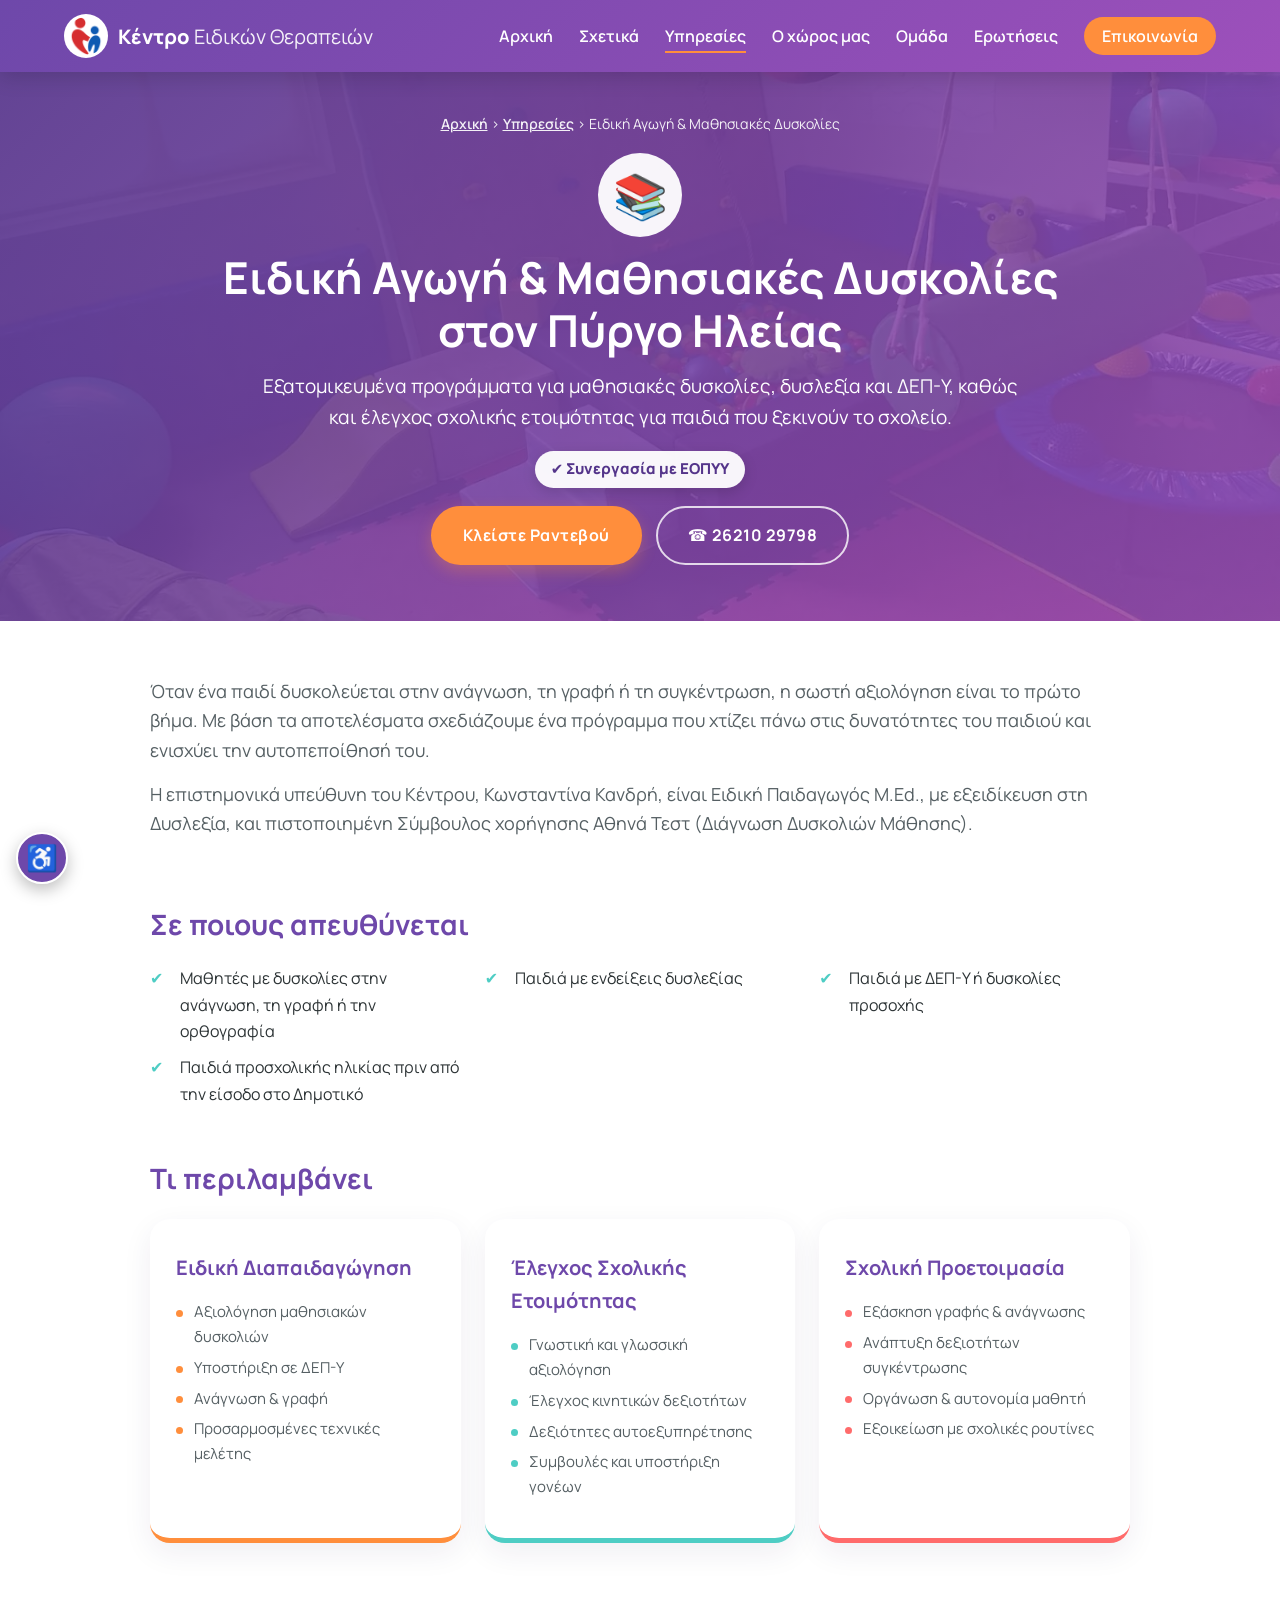
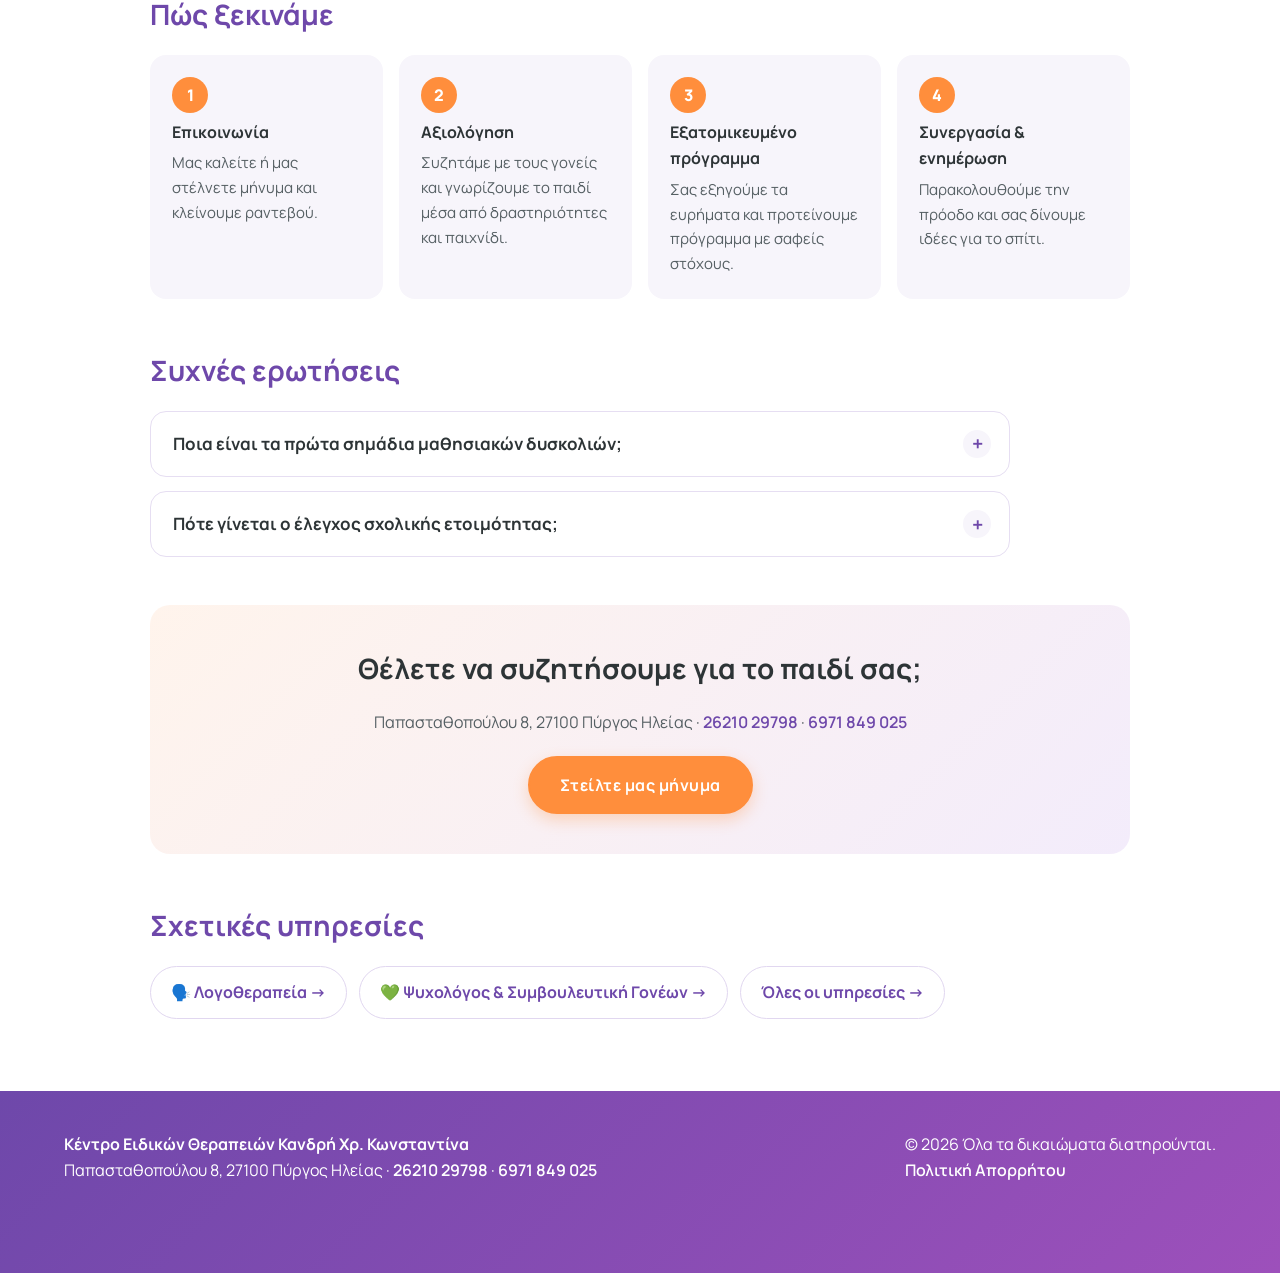
==== eidiki-agogi/index.html @ 1c4089f7 "Add five service pages for local search, link them from the homepage - /logotherapeia/, /ergotherape" ====
<!DOCTYPE html>
<html lang="el">
<head>
  <!-- Παράγεται από το tools/build_services.py. Για αλλαγές επεξεργαστείτε το tools/services_content.py. -->
  <meta charset="UTF-8">
  <meta name="viewport" content="width=device-width, initial-scale=1">
  <title>Ειδική Αγωγή &amp; Μαθησιακές Δυσκολίες στον Πύργο Ηλείας | Κέντρο Ειδικών Θεραπειών Κανδρή</title>
  <meta name="description" content="Ειδική διαπαιδαγώγηση στον Πύργο Ηλείας: αξιολόγηση μαθησιακών δυσκολιών και δυσλεξίας, υποστήριξη σε ΔΕΠ-Υ, έλεγχος σχολικής ετοιμότητας και σχολική προετοιμασία.">
  <meta name="theme-color" content="#6e48aa">
  <link rel="canonical" href="https://logotherapeia-pyrgos.gr/eidiki-agogi/">
  <meta property="og:type" content="website">
  <meta property="og:locale" content="el_GR">
  <meta property="og:site_name" content="Κέντρο Ειδικών Θεραπειών Κανδρή Χρ. Κωνσταντίνα">
  <meta property="og:url" content="https://logotherapeia-pyrgos.gr/eidiki-agogi/">
  <meta property="og:title" content="Ειδική Αγωγή &amp; Μαθησιακές Δυσκολίες στον Πύργο Ηλείας">
  <meta property="og:description" content="Ειδική διαπαιδαγώγηση στον Πύργο Ηλείας: αξιολόγηση μαθησιακών δυσκολιών και δυσλεξίας, υποστήριξη σε ΔΕΠ-Υ, έλεγχος σχολικής ετοιμότητας και σχολική προετοιμασία.">
  <meta property="og:image" content="https://logotherapeia-pyrgos.gr/assets/og-image.jpg">
  <meta property="og:image:width" content="1200">
  <meta property="og:image:height" content="630">
  <meta name="twitter:card" content="summary_large_image">
  <link rel="icon" href="/assets/favicon.ico" sizes="any">
  <link rel="apple-touch-icon" href="/assets/apple-touch-icon.png">
  <link rel="preconnect" href="https://fonts.googleapis.com">
  <link rel="preconnect" href="https://fonts.gstatic.com" crossorigin>
  <link rel="stylesheet" href="https://fonts.googleapis.com/css2?family=Manrope:wght@400;500;600;700;800&display=swap">
  <link rel="stylesheet" href="/css/style.css">
  <link rel="stylesheet" href="/css/accessibility.css">
  <script type="application/ld+json">
[
  {
    "@context": "https://schema.org",
    "@type": "BreadcrumbList",
    "itemListElement": [
      {
        "@type": "ListItem",
        "position": 1,
        "name": "Αρχική",
        "item": "https://logotherapeia-pyrgos.gr/"
      },
      {
        "@type": "ListItem",
        "position": 2,
        "name": "Ειδική Αγωγή & Μαθησιακές Δυσκολίες",
        "item": "https://logotherapeia-pyrgos.gr/eidiki-agogi/"
      }
    ]
  },
  {
    "@context": "https://schema.org",
    "@type": "MedicalTherapy",
    "name": "Ειδική Αγωγή & Μαθησιακές Δυσκολίες στον Πύργο Ηλείας",
    "description": "Ειδική διαπαιδαγώγηση στον Πύργο Ηλείας: αξιολόγηση μαθησιακών δυσκολιών και δυσλεξίας, υποστήριξη σε ΔΕΠ-Υ, έλεγχος σχολικής ετοιμότητας και σχολική προετοιμασία.",
    "url": "https://logotherapeia-pyrgos.gr/eidiki-agogi/",
    "provider": {
      "@type": "MedicalClinic",
      "name": "Κέντρο Ειδικών Θεραπειών Κανδρή Χρ. Κωνσταντίνα",
      "url": "https://logotherapeia-pyrgos.gr/",
      "telephone": "+302621029798",
      "address": {
        "@type": "PostalAddress",
        "streetAddress": "Παπασταθοπούλου 8",
        "addressLocality": "Πύργος",
        "addressRegion": "Ηλεία",
        "postalCode": "27100",
        "addressCountry": "GR"
      }
    }
  },
  {
    "@context": "https://schema.org",
    "@type": "FAQPage",
    "mainEntity": [
      {
        "@type": "Question",
        "name": "Ποια είναι τα πρώτα σημάδια μαθησιακών δυσκολιών;",
        "acceptedAnswer": {
          "@type": "Answer",
          "text": "Ενδεικτικά: αργή ή κουραστική ανάγνωση, συχνά ορθογραφικά λάθη, μπέρδεμα γραμμάτων, δυσκολία στην οργάνωση και τη συγκέντρωση, αποφυγή του διαβάσματος. Αν τα παρατηρείτε, μια αξιολόγηση θα δείξει τι χρειάζεται το παιδί."
        }
      },
      {
        "@type": "Question",
        "name": "Πότε γίνεται ο έλεγχος σχολικής ετοιμότητας;",
        "acceptedAnswer": {
          "@type": "Answer",
          "text": "Συνήθως πριν από την εγγραφή στην Α' Δημοτικού, ώστε να υπάρχει χρόνος να ενισχυθούν οι δεξιότητες που χρειάζονται για ένα ομαλό ξεκίνημα στο σχολείο."
        }
      }
    ]
  }
]
  </script>
</head>
<body>
  <a class="skip-link" href="#main">Μετάβαση στο περιεχόμενο</a>
  <header id="header" class="site-header scrolled">
    <div class="container header-content">
      <a href="/" class="logo">
        <img src="/assets/logo-160.png" alt="" width="44" height="44">
        <span class="logo-text">Κέντρο <span class="logo-highlight">Ειδικών Θεραπειών</span></span>
      </a>
      <button class="mobile-menu-btn" id="mobile-btn" aria-controls="nav-list" aria-expanded="false" aria-label="Μενού">
        <span></span><span></span><span></span>
      </button>
      <nav aria-label="Κύριο μενού">
        <ul id="nav-list">
          <li><a href="/">Αρχική</a></li>
          <li><a href="/#about">Σχετικά</a></li>
          <li><a href="/#services" class="active">Υπηρεσίες</a></li>
          <li><a href="/#space">Ο χώρος μας</a></li>
          <li><a href="/#team">Ομάδα</a></li>
          <li><a href="/#faq">Ερωτήσεις</a></li>
          <li><a href="/#contact" class="nav-cta">Επικοινωνία</a></li>
        </ul>
      </nav>
    </div>
  </header>

  <main id="main">
    <section class="svc-hero">
      <div class="container">
        <nav class="breadcrumbs" aria-label="Διαδρομή"><a href="/">Αρχική</a> › <a href="/#services">Υπηρεσίες</a> › <span aria-current="page">Ειδική Αγωγή &amp; Μαθησιακές Δυσκολίες</span></nav>
        <div class="svc-hero-icon" aria-hidden="true">📚</div>
        <h1>Ειδική Αγωγή &amp; Μαθησιακές Δυσκολίες στον Πύργο Ηλείας</h1>
        <p class="svc-lead">Εξατομικευμένα προγράμματα για μαθησιακές δυσκολίες, δυσλεξία και ΔΕΠ-Υ, καθώς και έλεγχος σχολικής ετοιμότητας για παιδιά που ξεκινούν το σχολείο.</p>
        <p class="hero-badge">✔ Συνεργασία με ΕΟΠΥΥ</p>
        <div class="hero-actions">
          <a href="/#contact" class="btn">Κλείστε Ραντεβού</a>
          <a href="tel:+302621029798" class="btn btn-ghost">☎️ 26210 29798</a>
        </div>
      </div>
    </section>

    <div class="container svc-body">
      <section class="svc-section svc-intro">
        <p>Όταν ένα παιδί δυσκολεύεται στην ανάγνωση, τη γραφή ή τη συγκέντρωση, η σωστή αξιολόγηση είναι το πρώτο βήμα. Με βάση τα αποτελέσματα σχεδιάζουμε ένα πρόγραμμα που χτίζει πάνω στις δυνατότητες του παιδιού και ενισχύει την αυτοπεποίθησή του.</p>
        <p>Η επιστημονικά υπεύθυνη του Κέντρου, Κωνσταντίνα Κανδρή, είναι Ειδική Παιδαγωγός M.Ed., με εξειδίκευση στη Δυσλεξία, και πιστοποιημένη Σύμβουλος χορήγησης Αθηνά Τεστ (Διάγνωση Δυσκολιών Μάθησης).</p>
      </section>

      <section class="svc-section">
        <h2>Σε ποιους απευθύνεται</h2>
        <ul class="svc-check">
          <li>Μαθητές με δυσκολίες στην ανάγνωση, τη γραφή ή την ορθογραφία</li>
          <li>Παιδιά με ενδείξεις δυσλεξίας</li>
          <li>Παιδιά με ΔΕΠ-Υ ή δυσκολίες προσοχής</li>
          <li>Παιδιά προσχολικής ηλικίας πριν από την είσοδο στο Δημοτικό</li>
        </ul>
      </section>

      <section class="svc-section">
        <h2>Τι περιλαμβάνει</h2>
        <div class="services-grid">
          <article class="service-card">
            <h3>Ειδική Διαπαιδαγώγηση</h3>
            <ul>
              <li>Αξιολόγηση μαθησιακών δυσκολιών</li>
              <li>Υποστήριξη σε ΔΕΠ-Υ</li>
              <li>Ανάγνωση &amp; γραφή</li>
              <li>Προσαρμοσμένες τεχνικές μελέτης</li>
            </ul>
          </article>
          <article class="service-card">
            <h3>Έλεγχος Σχολικής Ετοιμότητας</h3>
            <ul>
              <li>Γνωστική και γλωσσική αξιολόγηση</li>
              <li>Έλεγχος κινητικών δεξιοτήτων</li>
              <li>Δεξιότητες αυτοεξυπηρέτησης</li>
              <li>Συμβουλές και υποστήριξη γονέων</li>
            </ul>
          </article>
          <article class="service-card">
            <h3>Σχολική Προετοιμασία</h3>
            <ul>
              <li>Εξάσκηση γραφής &amp; ανάγνωσης</li>
              <li>Ανάπτυξη δεξιοτήτων συγκέντρωσης</li>
              <li>Οργάνωση &amp; αυτονομία μαθητή</li>
              <li>Εξοικείωση με σχολικές ρουτίνες</li>
            </ul>
          </article>
        </div>
      </section>

      <section class="svc-section">
        <h2>Πώς ξεκινάμε</h2>
        <ol class="svc-steps">
          <li><strong>Επικοινωνία</strong><span>Μας καλείτε ή μας στέλνετε μήνυμα και κλείνουμε ραντεβού.</span></li>
          <li><strong>Αξιολόγηση</strong><span>Συζητάμε με τους γονείς και γνωρίζουμε το παιδί μέσα από δραστηριότητες και παιχνίδι.</span></li>
          <li><strong>Εξατομικευμένο πρόγραμμα</strong><span>Σας εξηγούμε τα ευρήματα και προτείνουμε πρόγραμμα με σαφείς στόχους.</span></li>
          <li><strong>Συνεργασία & ενημέρωση</strong><span>Παρακολουθούμε την πρόοδο και σας δίνουμε ιδέες για το σπίτι.</span></li>
        </ol>
      </section>

      <section class="svc-section">
        <h2>Συχνές ερωτήσεις</h2>
        <div class="faq-list svc-faq">
          <details class="faq-item">
            <summary>Ποια είναι τα πρώτα σημάδια μαθησιακών δυσκολιών;</summary>
            <div class="faq-answer"><p>Ενδεικτικά: αργή ή κουραστική ανάγνωση, συχνά ορθογραφικά λάθη, μπέρδεμα γραμμάτων, δυσκολία στην οργάνωση και τη συγκέντρωση, αποφυγή του διαβάσματος. Αν τα παρατηρείτε, μια αξιολόγηση θα δείξει τι χρειάζεται το παιδί.</p></div>
          </details>
          <details class="faq-item">
            <summary>Πότε γίνεται ο έλεγχος σχολικής ετοιμότητας;</summary>
            <div class="faq-answer"><p>Συνήθως πριν από την εγγραφή στην Α&#x27; Δημοτικού, ώστε να υπάρχει χρόνος να ενισχυθούν οι δεξιότητες που χρειάζονται για ένα ομαλό ξεκίνημα στο σχολείο.</p></div>
          </details>
        </div>
      </section>

      <section class="svc-section svc-cta">
        <h2>Θέλετε να συζητήσουμε για το παιδί σας;</h2>
        <p>Παπασταθοπούλου 8, 27100 Πύργος Ηλείας · <a href="tel:+302621029798">26210 29798</a> · <a href="tel:+306971849025">6971 849 025</a></p>
        <a href="/#contact" class="btn">Στείλτε μας μήνυμα</a>
      </section>

      <section class="svc-section">
        <h2>Σχετικές υπηρεσίες</h2>
        <div class="svc-related">
          <a class="svc-related-card" href="/logotherapeia/"><span aria-hidden="true">🗣️</span> Λογοθεραπεία →</a>
          <a class="svc-related-card" href="/psychologos/"><span aria-hidden="true">💚</span> Ψυχολόγος &amp; Συμβουλευτική Γονέων →</a>
          <a class="svc-related-card" href="/#services">Όλες οι υπηρεσίες →</a>
        </div>
      </section>
    </div>
  </main>

  <footer>
    <div class="container footer-content">
      <p><strong>Κέντρο Ειδικών Θεραπειών Κανδρή Χρ. Κωνσταντίνα</strong><br>Παπασταθοπούλου 8, 27100 Πύργος Ηλείας · <a href="tel:+302621029798">26210 29798</a> · <a href="tel:+306971849025">6971 849 025</a></p>
      <p>© <span id="year">2026</span> Όλα τα δικαιώματα διατηρούνται.<br>
        <a href="/privacy.html">Πολιτική Απορρήτου</a>
        <button type="button" id="cookie-settings" class="link-btn">· Ρυθμίσεις cookies</button>
      </p>
    </div>
  </footer>

  <div id="cookie-banner" class="cookie-banner" role="dialog" aria-live="polite" aria-label="Cookies" hidden>
    <p>Χρησιμοποιούμε cookies του Google Analytics για να μετράμε ανώνυμα την επισκεψιμότητα, μόνο αν το αποδεχτείτε. <a href="/privacy.html">Περισσότερα</a></p>
    <div class="cookie-actions">
      <button type="button" class="btn btn-small btn-outline" data-consent="reject">Απόρριψη</button>
      <button type="button" class="btn btn-small" data-consent="accept">Αποδοχή</button>
    </div>
  </div>

  <a href="tel:+306971849025" class="call-fab" aria-label="Κλήση: 6971 849 025">☎️</a>

  <div id="a11y-toolbar" role="region" aria-label="Εργαλειοθήκη Προσβασιμότητας">
    <button id="a11y-toggle" aria-controls="a11y-panel" aria-expanded="false" title="Ρυθμίσεις προσβασιμότητας" aria-label="Ρυθμίσεις προσβασιμότητας">♿</button>
    <div id="a11y-panel" hidden>
      <ul>
        <li><button type="button" data-a11y="font-up" title="Μεγέθυνση γραμματοσειράς">A+</button></li>
        <li><button type="button" data-a11y="font-down" title="Σμίκρυνση γραμματοσειράς">A-</button></li>
        <li><button type="button" data-a11y="gray-mode" title="Γκρι κλίμακα">⚫ Γκρι</button></li>
        <li><button type="button" data-a11y="high-contrast" title="Υψηλή αντίθεση">🌗 Αντίθεση</button></li>
        <li><button type="button" data-a11y="invert-mode" title="Αντιστροφή χρωμάτων">🔃 Αντιστροφή</button></li>
        <li><button type="button" data-a11y="underline-links" title="Υπογράμμιση συνδέσμων">_Σύνδεσμοι_</button></li>
        <li><button type="button" data-a11y="legible-mode" title="Ευαναγνωσία κειμένου">🔡 Ευαναγνωσία</button></li>
        <li><button type="button" data-a11y="reset" title="Επαναφορά ρυθμίσεων">↺ Επαναφορά</button></li>
      </ul>
    </div>
  </div>

  <script src="/js/config.js"></script>
  <script src="/js/page.js" defer></script>
  <script src="/js/consent.js" defer></script>
  <script src="/js/accessibility.js" defer></script>
</body>
</html>
---- css/style.css ----
:root {
  --primary-color: #6e48aa;
  --primary-dark: #54348a;
  --secondary-color: #9d50bb;
  --accent1: #f7f5fb;
  --accent2: #ff8e3c;
  --accent3: #4ecdc4;
  --accent4: #ff6b6b;
  --accent5: #1a5fb4;
  --text: #2d3436;
  --light-text: #555f63;
  --white: #fff;
  --radius: 20px;
  --header-h: 72px;
  --shadow: 0 10px 30px rgba(45, 24, 80, 0.07);
}

* { margin: 0; padding: 0; box-sizing: border-box; }
html { scroll-behavior: smooth; scroll-padding-top: var(--header-h); }
@media (prefers-reduced-motion: reduce) { html { scroll-behavior: auto; } *, *::before, *::after { animation: none !important; transition: none !important; } }
body {
  font-family: 'Manrope', system-ui, -apple-system, 'Segoe UI', Roboto, sans-serif;
  color: var(--text); line-height: 1.65; background: var(--white);
}
img { max-width: 100%; display: block; }
a { color: inherit; text-decoration: none; }
p a, .contact-info a { color: var(--primary-color); font-weight: 600; }
p a:hover, .contact-info a:hover { text-decoration: underline; }
:focus-visible { outline: 3px solid var(--accent2); outline-offset: 2px; }
.container { width: 90%; max-width: 1200px; margin: 0 auto; }

.skip-link {
  position: absolute; left: 12px; top: -60px; z-index: 5000;
  background: var(--primary-color); color: var(--white); padding: 10px 16px; border-radius: 8px;
}
.skip-link:focus { top: 12px; }

/* HEADER */
.site-header {
  position: fixed; top: 0; width: 100%; z-index: 1000; height: var(--header-h);
  display: flex; align-items: center;
  background: linear-gradient(135deg, var(--primary-color), var(--secondary-color));
  transition: box-shadow .3s;
}
.site-header.scrolled { box-shadow: 0 5px 20px rgba(0, 0, 0, 0.15); }
.header-content { display: flex; align-items: center; justify-content: space-between; gap: 16px; }
.logo { display: flex; align-items: center; gap: 10px; color: var(--white); font-weight: 800; font-size: 20px; line-height: 1.15; }
.logo img { background: var(--white); border-radius: 50%; padding: 3px; width: 44px; height: 44px; }
.logo-highlight { font-weight: 400; opacity: .92; }
nav ul { display: flex; align-items: center; list-style: none; gap: 26px; }
nav a { color: var(--white); font-weight: 600; padding: 6px 0; position: relative; white-space: nowrap; }
nav a::after {
  content: ''; position: absolute; left: 0; bottom: 0; width: 0; height: 2px;
  background: var(--accent2); transition: width .3s;
}
nav a:hover::after, nav a.active::after { width: 100%; }
nav a.nav-cta { background: var(--accent2); padding: 8px 18px; border-radius: 50px; }
nav a.nav-cta::after { display: none; }
nav a.nav-cta:hover { background: var(--white); color: var(--primary-color); }
.mobile-menu-btn {
  display: none; width: 44px; height: 44px; border: 0; background: transparent; cursor: pointer;
  flex-direction: column; justify-content: center; align-items: center; gap: 5px;
}
.mobile-menu-btn span { display: block; width: 24px; height: 2px; background: var(--white); border-radius: 2px; transition: transform .3s, opacity .3s; }
.mobile-menu-btn[aria-expanded="true"] span:nth-child(1) { transform: translateY(7px) rotate(45deg); }
.mobile-menu-btn[aria-expanded="true"] span:nth-child(2) { opacity: 0; }
.mobile-menu-btn[aria-expanded="true"] span:nth-child(3) { transform: translateY(-7px) rotate(-45deg); }

/* HERO */
.hero {
  min-height: 100vh; min-height: 100svh; display: flex; align-items: center; position: relative;
  padding: calc(var(--header-h) + 40px) 0 60px;
  background: url('../assets/hero.webp') center/cover no-repeat;
  color: var(--white); overflow: hidden;
}
.hero::before {
  content: ''; position: absolute; inset: 0;
  background: linear-gradient(135deg, rgba(84, 52, 138, .9), rgba(157, 80, 187, .78));
}
.hero-content { position: relative; max-width: 860px; text-align: center; animation: fadeInUp 1s ease-out; }
@keyframes fadeInUp { from { opacity: 0; transform: translateY(40px); } to { opacity: 1; transform: none; } }
.hero-kicker { text-transform: uppercase; letter-spacing: .12em; font-weight: 700; font-size: 14px; opacity: .9; margin-bottom: 14px; }
.hero h1 { font-size: clamp(30px, 5.5vw, 54px); line-height: 1.15; margin-bottom: 18px; font-weight: 800; text-shadow: 2px 2px 8px rgba(0, 0, 0, .2); }
.hero h1 span { font-weight: 500; font-size: .7em; }
.hero .motto { font-size: clamp(20px, 3vw, 28px); color: #ffd3b0; margin-bottom: 10px; font-weight: 700; }
.hero-pillars { font-size: clamp(16px, 2.2vw, 20px); margin-bottom: 32px; }
.hero-actions { display: flex; flex-wrap: wrap; justify-content: center; gap: 14px; }

.btn {
  display: inline-block; padding: 14px 30px; border-radius: 50px; border: 2px solid var(--accent2);
  background: var(--accent2); color: var(--white); font: inherit; font-weight: 700; letter-spacing: .5px;
  cursor: pointer; transition: transform .3s, box-shadow .3s, background .3s, border-color .3s;
  box-shadow: 0 6px 15px rgba(255, 142, 60, .3);
}
.btn:hover { transform: translateY(-3px); background: var(--primary-color); border-color: var(--primary-color); box-shadow: 0 10px 20px rgba(110, 72, 170, .3); }
.btn-ghost { background: transparent; border-color: rgba(255, 255, 255, .8); box-shadow: none; }
.btn-ghost:hover { background: var(--white); color: var(--primary-color); border-color: var(--white); }

/* HIGHLIGHTS */
.highlights { position: relative; margin-top: -48px; z-index: 2; }
.highlights-grid {
  display: grid; grid-template-columns: repeat(4, 1fr); gap: 1px; overflow: hidden;
  background: #e9e3f3; border-radius: var(--radius); box-shadow: var(--shadow);
}
.highlights-grid div { background: var(--white); padding: 24px 16px; text-align: center; display: flex; flex-direction: column; }
.highlights-grid strong { font-size: 26px; color: var(--primary-color); line-height: 1.2; }
.highlights-grid span { color: var(--light-text); font-size: 15px; }

/* SECTIONS */
section { padding: 96px 0; }
.hero, .highlights { padding-bottom: 0; }
.hero { padding-bottom: 80px; }
.section-title { text-align: center; margin-bottom: 56px; }
.section-title h2 { display: inline-block; font-size: clamp(28px, 4vw, 36px); font-weight: 800; position: relative; }
.section-title h2::before {
  content: ''; position: absolute; top: -10px; left: -15px; z-index: -1;
  width: 40px; height: 40px; border-radius: 50%; background: #c8a4f4; opacity: .5;
}
.section-title h2::after {
  content: ''; position: absolute; bottom: -12px; left: 50%; transform: translateX(-50%);
  width: 100px; height: 4px; border-radius: 2px;
  background: linear-gradient(to right, var(--primary-color), var(--secondary-color));
}

/* ABOUT */
.about-content { display: grid; grid-template-columns: 1fr 1.3fr; gap: 56px; align-items: start; }
.about-text h3 { color: var(--primary-color); font-size: 22px; margin-bottom: 14px; }
.about-text p { margin-bottom: 15px; color: var(--light-text); line-height: 1.8; }
.about-photo img { border-radius: var(--radius); box-shadow: var(--shadow); width: 100%; aspect-ratio: 4 / 3; object-fit: cover; margin-top: 24px; }
.chips { list-style: none; display: flex; flex-wrap: wrap; gap: 8px; margin-top: 8px; }
.chips li { background: var(--accent1); color: var(--primary-dark); border: 1px solid #e1d7f0; padding: 4px 14px; border-radius: 50px; font-size: 14px; font-weight: 600; }

/* SERVICES */
.services { background: var(--accent1); }
.services-grid { display: grid; grid-template-columns: repeat(auto-fill, minmax(270px, 1fr)); gap: 24px; }
.service-card {
  background: var(--white); border-radius: var(--radius); padding: 32px 26px;
  box-shadow: var(--shadow); transition: transform .4s, box-shadow .4s;
  border-bottom: 5px solid var(--c, var(--accent2));
}
.service-card:hover { transform: translateY(-6px); box-shadow: 0 16px 36px rgba(45, 24, 80, .12); }
.service-card:nth-child(4n+1) { --c: var(--accent2); }
.service-card:nth-child(4n+2) { --c: var(--accent3); }
.service-card:nth-child(4n+3) { --c: var(--accent4); }
.service-card:nth-child(4n+4) { --c: var(--secondary-color); }
.service-icon {
  font-size: 30px; width: 64px; height: 64px; border-radius: 50%; margin-bottom: 18px;
  display: flex; align-items: center; justify-content: center;
  background: color-mix(in srgb, var(--c) 18%, white);
}
.service-card h3 { color: var(--primary-color); font-size: 20px; margin-bottom: 10px; }
.service-card p { color: var(--light-text); font-size: 15px; }
.service-card ul { list-style: none; margin-top: 16px; color: var(--light-text); font-size: 15px; }
.service-card li { position: relative; padding-left: 18px; margin-bottom: 6px; }
.service-card li::before { content: ''; position: absolute; left: 0; top: .65em; width: 7px; height: 7px; border-radius: 50%; background: var(--c); }

/* SPACE / GALLERY */
.gallery { display: grid; grid-template-columns: repeat(auto-fill, minmax(200px, 1fr)); gap: 14px; }
.gallery-item { display: block; overflow: hidden; border-radius: 14px; box-shadow: var(--shadow); }
.gallery-item img { width: 100%; aspect-ratio: 4 / 3; object-fit: cover; transition: transform .5s; }
.gallery-item:hover img { transform: scale(1.06); }
#lightbox { border: 0; padding: 0; background: transparent; max-width: 94vw; max-height: 92vh; margin: auto; overflow: visible; }
#lightbox::backdrop { background: rgba(20, 10, 35, .88); }
#lightbox img { max-width: 94vw; max-height: 86vh; border-radius: 12px; }
.lightbox-close, .lightbox-nav {
  position: fixed; border: 0; cursor: pointer; color: var(--white); background: rgba(255, 255, 255, .15);
  width: 48px; height: 48px; border-radius: 50%; font-size: 30px; line-height: 1;
}
.lightbox-close { top: 16px; right: 16px; }
.lightbox-nav { top: 50%; transform: translateY(-50%); }
.lightbox-prev { left: 16px; }
.lightbox-next { right: 16px; }
.lightbox-close:hover, .lightbox-nav:hover { background: var(--accent2); }

/* TEAM */
.team { background: var(--accent1); }
.team-grid { display: grid; grid-template-columns: repeat(auto-fit, minmax(200px, 1fr)); gap: 24px; }
.team-member {
  background: var(--white); border-radius: var(--radius); padding: 32px 20px; text-align: center;
  box-shadow: var(--shadow); transition: transform .4s;
}
.team-member:hover { transform: translateY(-6px); }
.member-avatar, .team-member img {
  width: 110px; height: 110px; border-radius: 50%; margin: 0 auto 18px; object-fit: cover;
}
.member-avatar {
  display: flex; align-items: center; justify-content: center; font-size: 34px; font-weight: 800; color: var(--white);
  background: linear-gradient(135deg, var(--primary-color), var(--secondary-color));
}
.team-member:nth-child(2) .member-avatar { background: linear-gradient(135deg, var(--accent3), #2a9d8f); }
.team-member:nth-child(3) .member-avatar { background: linear-gradient(135deg, var(--accent2), #e76f51); }
.team-member:nth-child(4) .member-avatar { background: linear-gradient(135deg, var(--accent5), #3584e4); }
.team-member:nth-child(5) .member-avatar { background: linear-gradient(135deg, var(--accent4), #c64600); }
.member-avatar--icon { font-size: 44px; }
.team-member h3 { color: var(--primary-color); font-size: 19px; margin-bottom: 4px; }
.team-member p { color: var(--light-text); font-size: 14px; }
.member-badge { display: inline-block; margin-top: 10px; font-size: 12px; font-weight: 700; color: var(--primary-dark); background: var(--accent1); padding: 3px 12px; border-radius: 50px; }

/* CONTACT */
.contact-content { display: grid; grid-template-columns: 1fr 1.2fr; gap: 48px; }
.contact-info h3, .contact-form h3 { font-size: 22px; margin-bottom: 22px; }
.contact-info-item { display: flex; align-items: flex-start; gap: 15px; margin-bottom: 22px; }
.contact-info-item h4 { font-size: 16px; }
.contact-icon {
  flex: none; width: 44px; height: 44px; border-radius: 50%; font-size: 19px;
  display: flex; align-items: center; justify-content: center;
  background: linear-gradient(135deg, var(--primary-color), var(--secondary-color));
}
.follow { font-weight: 700; margin: 8px 0 12px; }
.social-links { display: flex; gap: 14px; }
.social-links a {
  display: flex; align-items: center; justify-content: center; width: 44px; height: 44px; border-radius: 50%;
  background: var(--accent1); transition: background .3s, transform .3s;
}
.social-links a:hover { background: #e9e0f6; transform: translateY(-3px); }
.social-links svg { width: 22px; height: 22px; display: block; }
.contact-form { background: var(--accent1); padding: 32px; border-radius: var(--radius); }
.form-row { display: grid; grid-template-columns: 1fr 1fr; gap: 16px; }
.form-group { margin-bottom: 18px; }
.form-group label { display: block; font-weight: 600; font-size: 15px; margin-bottom: 6px; }
.form-control {
  width: 100%; padding: 12px 14px; border: 1.5px solid #d8d0e6; border-radius: 10px;
  font: inherit; font-size: 16px; background: var(--white); transition: border-color .2s, box-shadow .2s;
}
.form-control:focus { outline: none; border-color: var(--primary-color); box-shadow: 0 0 0 3px rgba(110, 72, 170, .18); }
.form-control[aria-invalid="true"] { border-color: #d63031; }
.submit-btn { width: 100%; }
.form-note { font-size: 14px; color: var(--light-text); margin-top: 14px; }
.form-note.error { color: #b71c1c; font-weight: 600; }
.form-note.success { color: #1b5e20; font-weight: 700; background: #e8f5e9; padding: 12px 14px; border-radius: 10px; }
.submit-btn:disabled { opacity: .7; cursor: wait; transform: none; }
.hp-field { position: absolute; left: -10000px; width: 1px; height: 1px; overflow: hidden; }
.map { margin-top: 48px; border-radius: var(--radius); overflow: hidden; box-shadow: var(--shadow); }
.map iframe { display: block; }

/* REVIEWS */
.reviews { padding: 72px 0; }
.reviews-box {
  text-align: center; padding: 48px 24px; border-radius: var(--radius);
  background: linear-gradient(135deg, #fff4ec, #f3ecfb); box-shadow: var(--shadow);
}
.reviews-stars { color: #fbbc04; font-size: 30px; letter-spacing: 4px; }
.reviews h2 { font-size: clamp(24px, 3.5vw, 32px); margin: 6px 0 10px; }
.reviews p { color: var(--light-text); max-width: 560px; margin: 0 auto 24px; }
.reviews-actions { display: flex; flex-wrap: wrap; justify-content: center; gap: 14px; }
.btn[hidden] { display: none; }
.btn-outline { background: transparent; color: var(--primary-color); border-color: var(--primary-color); box-shadow: none; }
.btn-outline:hover { color: var(--white); }
.btn-small { padding: 9px 20px; font-size: 15px; }

/* COOKIE BANNER */
.cookie-banner {
  position: fixed; left: 50%; bottom: 16px; transform: translateX(-50%); z-index: 4000;
  width: min(640px, calc(100% - 32px)); padding: 18px 20px; border-radius: 16px;
  background: var(--white); box-shadow: 0 10px 40px rgba(0, 0, 0, .25);
  display: flex; flex-wrap: wrap; align-items: center; gap: 14px;
}
.cookie-banner[hidden] { display: none; }
.cookie-banner p { flex: 1 1 280px; font-size: 15px; }
.cookie-actions { display: flex; gap: 10px; margin-left: auto; }
.link-btn { background: none; border: 0; color: inherit; font: inherit; font-weight: 600; cursor: pointer; padding: 0; }
.link-btn:hover, footer a:hover { text-decoration: underline; }
.link-btn[hidden] { display: none; }

/* FOOTER */
footer { background: linear-gradient(135deg, var(--primary-color), var(--secondary-color)); color: var(--white); padding: 40px 0 90px; }
.footer-content { display: flex; flex-wrap: wrap; justify-content: space-between; gap: 16px; align-items: center; }
footer a { color: var(--white); font-weight: 600; }

/* Floating call button (mobile) */
.call-fab {
  display: none; position: fixed; right: 16px; bottom: 16px; z-index: 900;
  width: 56px; height: 56px; border-radius: 50%; font-size: 24px;
  align-items: center; justify-content: center;
  background: var(--accent2); box-shadow: 0 8px 20px rgba(0, 0, 0, .25);
}

/* RESPONSIVE */
@media (max-width: 960px) {
  .about-content, .contact-content { grid-template-columns: 1fr; }
  .highlights-grid { grid-template-columns: repeat(2, 1fr); }
}
@media (max-width: 1080px) {
  :root { --header-h: 64px; }
  .logo { font-size: 17px; }
  .mobile-menu-btn { display: flex; }
  nav ul {
    display: none; flex-direction: column; gap: 4px; position: absolute; top: var(--header-h); left: 0;
    width: 100%; background: var(--primary-dark); padding: 16px 5% 24px; box-shadow: 0 10px 20px rgba(0, 0, 0, .2);
  }
  nav ul.active { display: flex; }
  nav li { width: 100%; }
  nav a { display: block; padding: 12px 0; }
  nav a.nav-cta { text-align: center; margin-top: 8px; }
  .call-fab { display: flex; }
}
@media (max-width: 560px) {
  section { padding: 72px 0; }
  .logo-highlight { display: block; }
  .form-row { grid-template-columns: 1fr; gap: 0; }
  .contact-form { padding: 22px; }
  .highlights-grid strong { font-size: 21px; }
}

/* LEGAL PAGES */
.legal { max-width: 800px; padding: calc(var(--header-h) + 48px) 0 72px; }
.legal h1 { font-size: clamp(28px, 4vw, 38px); margin-bottom: 6px; }
.legal-updated { color: var(--light-text); font-size: 14px; margin-bottom: 32px; }
.legal h2 { font-size: 21px; color: var(--primary-color); margin: 32px 0 10px; }
.legal p, .legal li { color: var(--light-text); margin-bottom: 12px; }
.legal ul { padding-left: 22px; }
.legal code { background: var(--accent1); padding: 1px 6px; border-radius: 4px; }
.thanks { text-align: center; min-height: 70vh; }
.thanks .btn { color: var(--white); margin-top: 16px; }

/* FAQ */
.faq-list { max-width: 860px; margin: 0 auto; display: grid; gap: 14px; }
.faq-item { background: var(--white); border: 1.5px solid #e6def2; border-radius: 16px; transition: box-shadow .3s, border-color .3s; }
.faq-item[open] { border-color: var(--primary-color); box-shadow: var(--shadow); }
.faq-item summary {
  list-style: none; cursor: pointer; padding: 18px 56px 18px 22px; position: relative;
  font-weight: 700; font-size: 17px; color: var(--text);
}
.faq-item summary::-webkit-details-marker { display: none; }
.faq-item summary::after {
  content: '+'; position: absolute; right: 18px; top: 50%; transform: translateY(-50%);
  width: 28px; height: 28px; border-radius: 50%; display: flex; align-items: center; justify-content: center;
  background: var(--accent1); color: var(--primary-color); font-size: 20px; font-weight: 700; transition: transform .3s;
}
.faq-item[open] summary::after { content: '−'; background: var(--primary-color); color: var(--white); }
.faq-item summary:hover { color: var(--primary-color); }
.faq-answer { padding: 0 22px 20px; color: var(--light-text); }
.faq-answer p { margin-bottom: 10px; }
.faq-answer ul { margin: 0 0 12px 20px; }
.faq-answer li { margin-bottom: 4px; }
@media (max-width: 1240px) and (min-width: 1081px) { nav ul { gap: 18px; } nav a { font-size: 15px; } }
.hero-badge {
  display: inline-block; margin-bottom: 18px; padding: 6px 16px; border-radius: 50px;
  background: rgba(255, 255, 255, .95); color: var(--primary-dark); font-weight: 800; font-size: 15px;
  box-shadow: 0 4px 14px rgba(0, 0, 0, .15);
}

/* SERVICE PAGES */
.svc-hero {
  padding: calc(var(--header-h) + 40px) 0 56px; color: var(--white); text-align: center;
  background: linear-gradient(135deg, rgba(84, 52, 138, .93), rgba(157, 80, 187, .85)), url('../assets/hero.webp') center/cover;
}
.breadcrumbs { font-size: 14px; margin-bottom: 18px; opacity: .92; }
.breadcrumbs a { color: var(--white); text-decoration: underline; }
.svc-hero-icon { font-size: 44px; width: 84px; height: 84px; margin: 0 auto 14px; border-radius: 50%; background: rgba(255, 255, 255, .95); display: flex; align-items: center; justify-content: center; }
.svc-hero h1 { font-size: clamp(28px, 4.6vw, 44px); line-height: 1.2; max-width: 900px; margin: 0 auto 14px; }
.svc-lead { font-size: clamp(16px, 2vw, 19px); max-width: 760px; margin: 0 auto 18px; }
.svc-body { max-width: 980px; padding: 56px 0 24px; }
.svc-section { padding: 0 0 48px; }
.svc-section h2 { font-size: clamp(22px, 3vw, 28px); margin-bottom: 18px; color: var(--primary-color); }
.svc-intro p { font-size: 18px; color: var(--light-text); margin-bottom: 14px; }
.svc-check { list-style: none; display: grid; grid-template-columns: repeat(auto-fit, minmax(280px, 1fr)); gap: 10px 24px; }
.svc-check li { position: relative; padding-left: 30px; color: var(--text); }
.svc-check li::before { content: '✔'; position: absolute; left: 0; top: 0; color: var(--accent3); font-weight: 800; }
.svc-body .service-card h3 { margin-top: 0; }
.svc-steps { list-style: none; counter-reset: step; display: grid; grid-template-columns: repeat(auto-fit, minmax(200px, 1fr)); gap: 16px; }
.svc-steps li { counter-increment: step; background: var(--accent1); border-radius: 16px; padding: 22px; display: flex; flex-direction: column; gap: 6px; }
.svc-steps li::before { content: counter(step); width: 36px; height: 36px; border-radius: 50%; background: var(--accent2); color: var(--white); font-weight: 800; display: flex; align-items: center; justify-content: center; }
.svc-steps span { color: var(--light-text); font-size: 15px; }
.svc-photos { display: grid; grid-template-columns: repeat(auto-fit, minmax(220px, 1fr)); gap: 14px; }
.svc-photos img { border-radius: 14px; aspect-ratio: 4 / 3; object-fit: cover; width: 100%; box-shadow: var(--shadow); }
.svc-faq { margin: 0; }
.svc-cta { text-align: center; background: linear-gradient(135deg, #fff4ec, #f3ecfb); border-radius: var(--radius); padding: 40px 24px; margin-bottom: 48px; }
.svc-cta h2 { color: var(--text); }
.svc-cta p { margin-bottom: 20px; color: var(--light-text); }
.svc-related { display: flex; flex-wrap: wrap; gap: 12px; }
.svc-related-card { padding: 12px 20px; border-radius: 50px; border: 1.5px solid #e1d7f0; font-weight: 700; color: var(--primary-color); transition: background .2s; }
.svc-related-card:hover { background: var(--accent1); }
.service-more { display: inline-block; margin-top: 14px; font-weight: 700; color: var(--primary-color); }
.service-more:hover { text-decoration: underline; }
.footer-services { flex-basis: 100%; order: 3; font-size: 14px; opacity: .95; }
.footer-services a { font-weight: 600; }
.breadcrumbs a { display: inline; padding: 0; font-weight: 600; }
.breadcrumbs a::after { display: none; }
---- css/accessibility.css ----
#a11y-toolbar {
  position: fixed;
  bottom: 16px;     /* κάτω αριστερά, να μην καλύπτει κείμενο */
  left: 16px;
  z-index: 3000;
}
#a11y-toggle {
  width: 52px;
  height: 52px;
  background: #6e48aa;
  color: #fff;
  border: 2px solid #fff;
  border-radius: 50%;
  font-size: 1.6em;
  cursor: pointer;
  box-shadow: 0 6px 16px rgba(0, 0, 0, 0.25);
}
#a11y-panel {
  position: absolute;
  bottom: calc(100% + 10px);
  left: 0;
  white-space: nowrap;
  padding: 10px 12px;
  background: #fff;
  border-radius: 12px;
  box-shadow: 0 6px 20px rgba(0, 0, 0, 0.2);
}
#a11y-panel[hidden] { display: none; }
#a11y-panel ul {
  padding: 0;
  margin: 0;
  display: flex;
  flex-direction: column;  /* Κάθετη διάταξη */
  gap: 7px;
}
#a11y-panel li { list-style: none; }
#a11y-panel button {
  width: 100%;
  text-align: left;
  background: #f0f0f7;
  border: 1px solid #c3c3e3;
  padding: 6px 10px;
  border-radius: 6px;
  font: inherit;
  font-size: 15px;
  cursor: pointer;
  color: #19154b;
  transition: background 0.2s;
}
#a11y-panel button:hover { background: #e2d2f5; }

/* Accessibility modifiers.
   Filters go on the page regions, not on body, so fixed elements keep their position. */
.gray-mode main, .gray-mode header, .gray-mode footer { filter: grayscale(1); }
.high-contrast main, .high-contrast header, .high-contrast footer { filter: contrast(1.6); }
.invert-mode main, .invert-mode header, .invert-mode footer { filter: invert(1) hue-rotate(180deg); }
.invert-mode main img, .invert-mode main iframe { filter: invert(1) hue-rotate(180deg); }
.underline-links a { text-decoration: underline !important; }
.legible-mode, .legible-mode * {
  letter-spacing: 0.05em;
  line-height: 1.8 !important;
  font-family: Verdana, Arial, sans-serif !important;
}
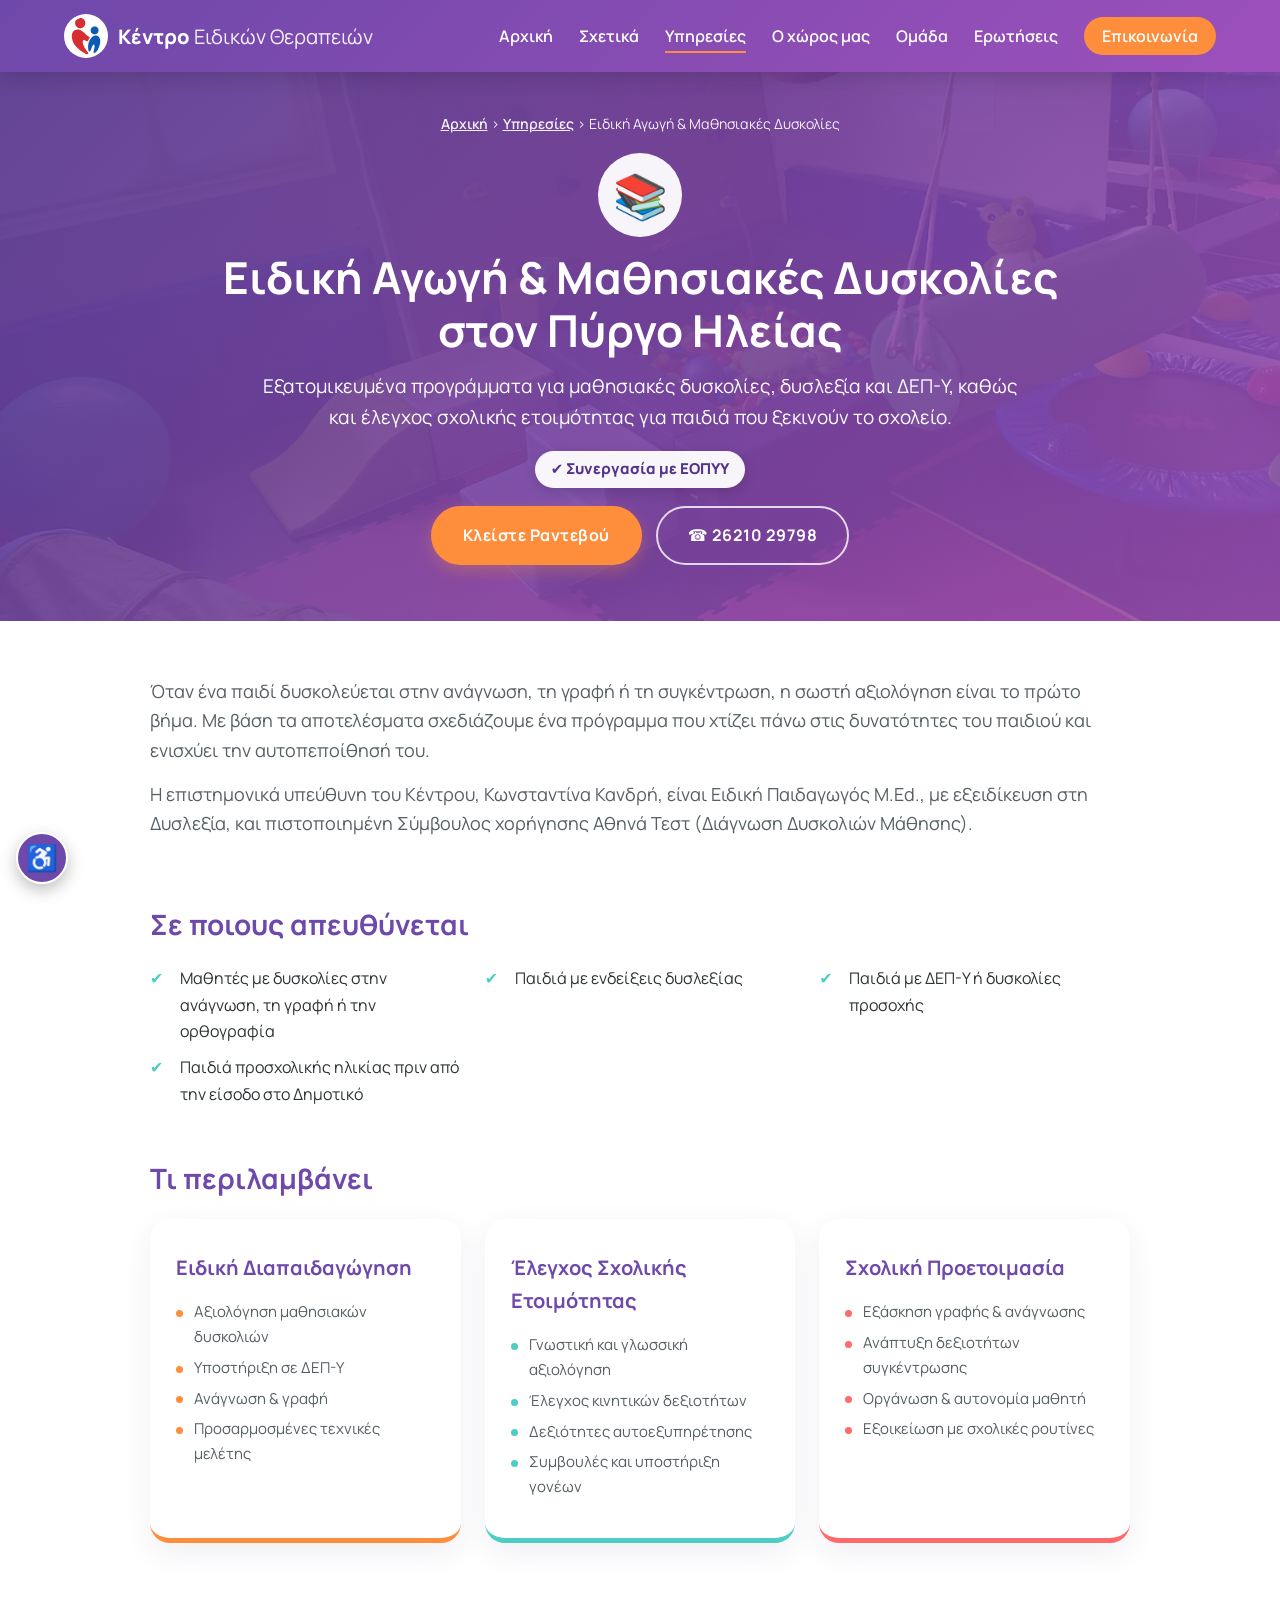
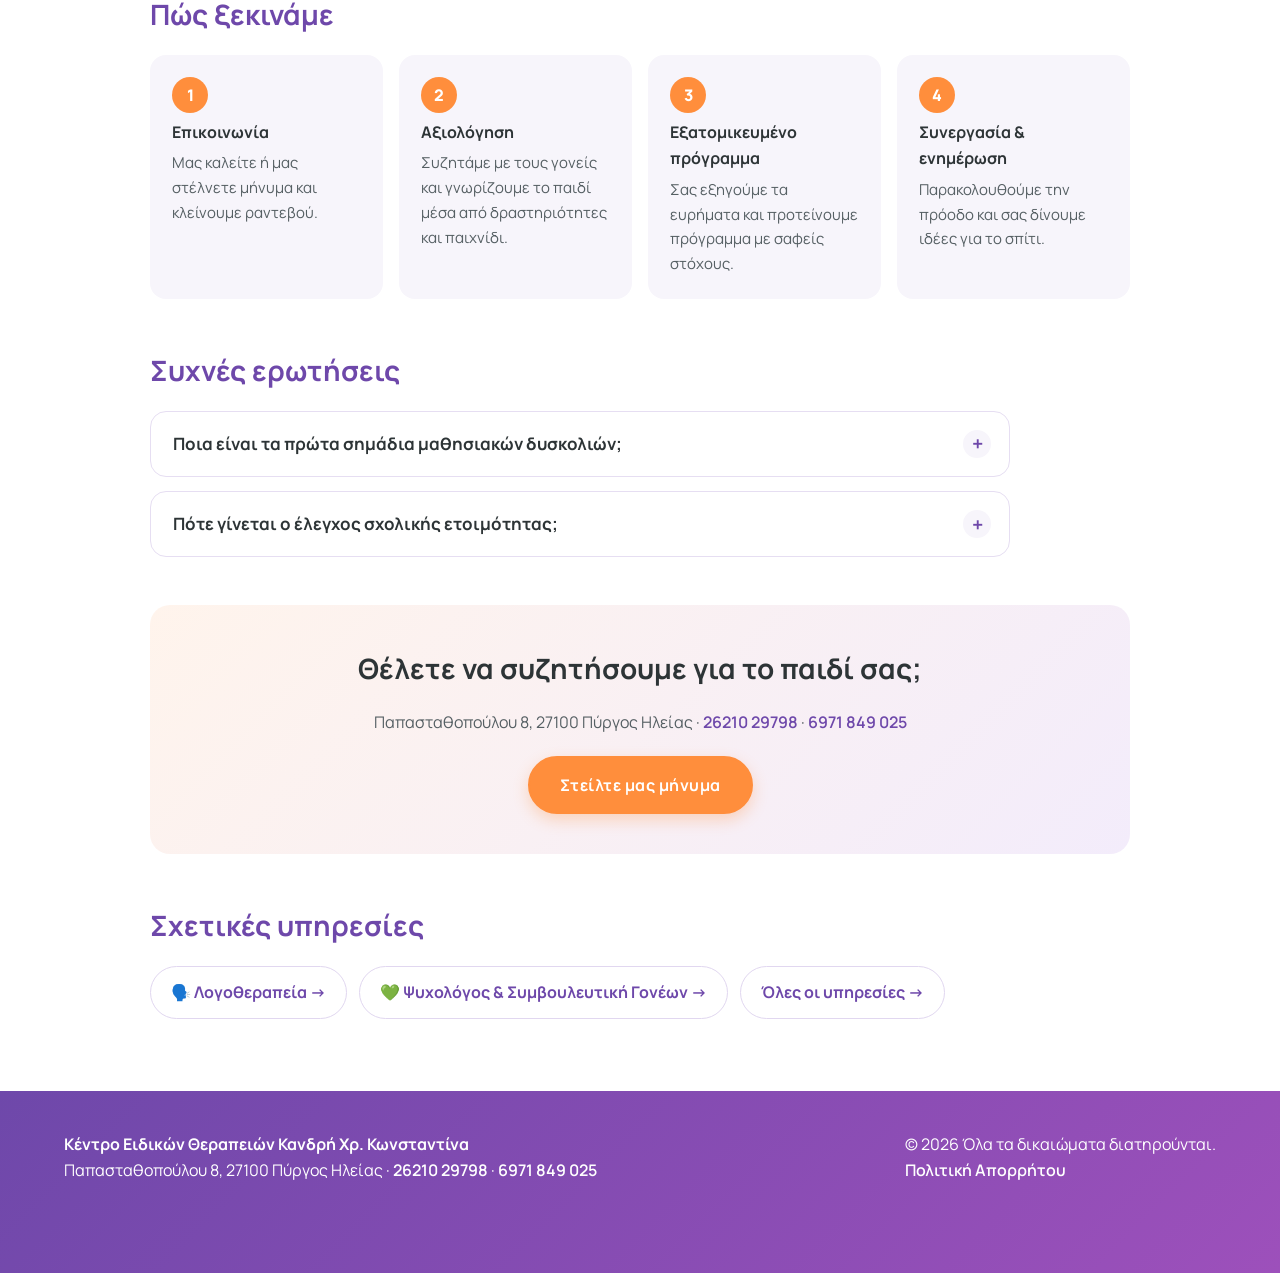
==== commit fb2817a6: "Animated logo in the header: the two figures come together - assets/logo.svg: the logo traced to vec" ====
--- a/eidiki-agogi/index.html
+++ b/eidiki-agogi/index.html
@@ -19,6 +19,7 @@
   <meta property="og:image:height" content="630">
   <meta name="twitter:card" content="summary_large_image">
   <link rel="icon" href="/assets/favicon.ico" sizes="any">
+  <link rel="icon" href="/assets/logo.svg" type="image/svg+xml">
   <link rel="apple-touch-icon" href="/assets/apple-touch-icon.png">
   <link rel="preconnect" href="https://fonts.googleapis.com">
   <link rel="preconnect" href="https://fonts.gstatic.com" crossorigin>
@@ -96,7 +97,7 @@
   <header id="header" class="site-header scrolled">
     <div class="container header-content">
       <a href="/" class="logo">
-        <img src="/assets/logo-160.png" alt="" width="44" height="44">
+        <picture><source media="(prefers-reduced-motion: reduce)" srcset="/assets/logo.svg"><img src="/assets/logo-animated.svg" alt="" width="44" height="44"></picture>
         <span class="logo-text">Κέντρο <span class="logo-highlight">Ειδικών Θεραπειών</span></span>
       </a>
       <button class="mobile-menu-btn" id="mobile-btn" aria-controls="nav-list" aria-expanded="false" aria-label="Μενού">
--- a/css/style.css
+++ b/css/style.css
@@ -45,6 +45,7 @@
 .site-header.scrolled { box-shadow: 0 5px 20px rgba(0, 0, 0, 0.15); }
 .header-content { display: flex; align-items: center; justify-content: space-between; gap: 16px; }
 .logo { display: flex; align-items: center; gap: 10px; color: var(--white); font-weight: 800; font-size: 20px; line-height: 1.15; }
+.logo picture { display: flex; flex: none; }
 .logo img { background: var(--white); border-radius: 50%; padding: 3px; width: 44px; height: 44px; }
 .logo-highlight { font-weight: 400; opacity: .92; }
 nav ul { display: flex; align-items: center; list-style: none; gap: 26px; }
@@ -377,3 +378,46 @@
 .footer-services a { font-weight: 600; }
 .breadcrumbs a { display: inline; padding: 0; font-weight: 600; }
 .breadcrumbs a::after { display: none; }
+
+/* HERO MOTTO ANIMATION
+   Plays once (~5s). Base styles are the final state, so with reduced motion
+   (animations off) the bubble and words simply appear, and the letters stay hidden. */
+.motto-wrap { position: relative; display: inline-block; margin: 6px 0 22px; padding: 14px 34px 26px; }
+.motto-bubble { position: absolute; inset: 0; width: 100%; height: 100%; overflow: visible; }
+.motto-bubble path {
+  fill: rgba(255, 255, 255, .1); stroke: #ffd3b0; stroke-width: 2.5; stroke-linejoin: round;
+  vector-effect: non-scaling-stroke; stroke-dasharray: 1; stroke-dashoffset: 0;
+  animation: bubbleDraw 1.3s .5s cubic-bezier(.65, 0, .35, 1) both;
+}
+@keyframes bubbleDraw {
+  0% { stroke-dashoffset: 1; fill-opacity: 0; }
+  70% { stroke-dashoffset: 0; fill-opacity: 0; }
+  100% { stroke-dashoffset: 0; fill-opacity: 1; }
+}
+.hero .motto-wrap .motto { position: relative; margin: 0; }
+.motto-w { display: inline-block; animation: wordPop .55s cubic-bezier(.34, 1.56, .64, 1) both; }
+.motto-w:nth-child(1) { animation-delay: 1.3s; }
+.motto-w:nth-child(2) { animation-delay: 1.5s; }
+.motto-w:nth-child(3) { animation-delay: 1.7s; }
+.motto-w:nth-child(4) { animation-delay: 1.9s; }
+@keyframes wordPop { from { opacity: 0; transform: translateY(14px) scale(.6); } to { opacity: 1; transform: none; } }
+.motto-letters { position: absolute; inset: 0; pointer-events: none; }
+.motto-letters span {
+  position: absolute; bottom: 38%; opacity: 0; color: #fff; font-weight: 800;
+  font-size: clamp(22px, 3.2vw, 32px); text-shadow: 0 2px 10px rgba(0, 0, 0, .3);
+  animation: letterFloat 2.4s ease-out both;
+}
+.motto-letters span:nth-child(1) { left: 6%;  animation-delay: 2.2s; }
+.motto-letters span:nth-child(2) { left: 20%; animation-delay: 2.6s; color: #ffd3b0; }
+.motto-letters span:nth-child(3) { left: 36%; animation-delay: 2.35s; }
+.motto-letters span:nth-child(4) { left: 52%; animation-delay: 2.75s; color: #ffd3b0; }
+.motto-letters span:nth-child(5) { left: 67%; animation-delay: 2.45s; }
+.motto-letters span:nth-child(6) { left: 82%; animation-delay: 2.65s; color: #ffd3b0; }
+.motto-letters span:nth-child(7) { left: 93%; animation-delay: 2.3s; }
+@keyframes letterFloat {
+  0% { opacity: 0; transform: translateY(0) scale(.5) rotate(0); }
+  20% { opacity: .95; }
+  100% { opacity: 0; transform: translateY(-120px) scale(1.2) rotate(var(--r, 12deg)); }
+}
+.motto-letters span:nth-child(even) { --r: -14deg; }
+@media (max-width: 560px) { .motto-wrap { padding: 12px 22px 24px; } }
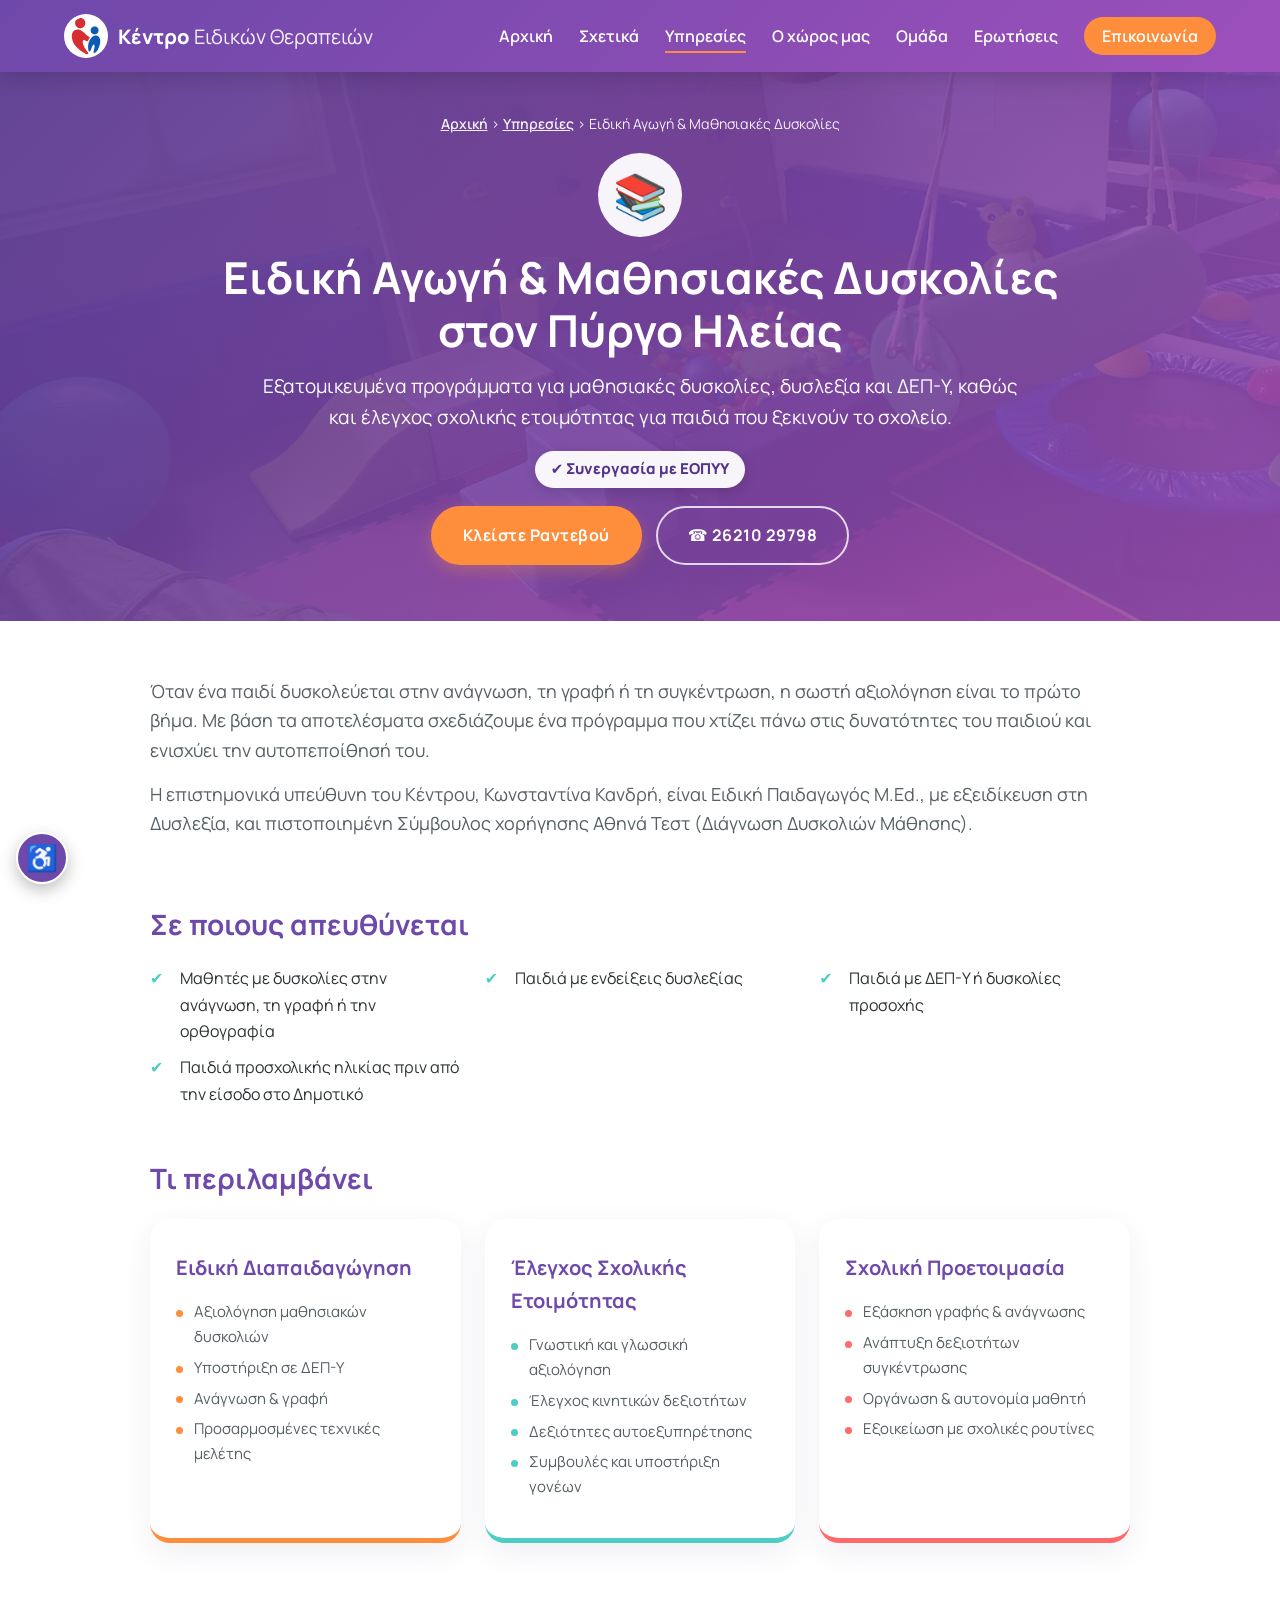
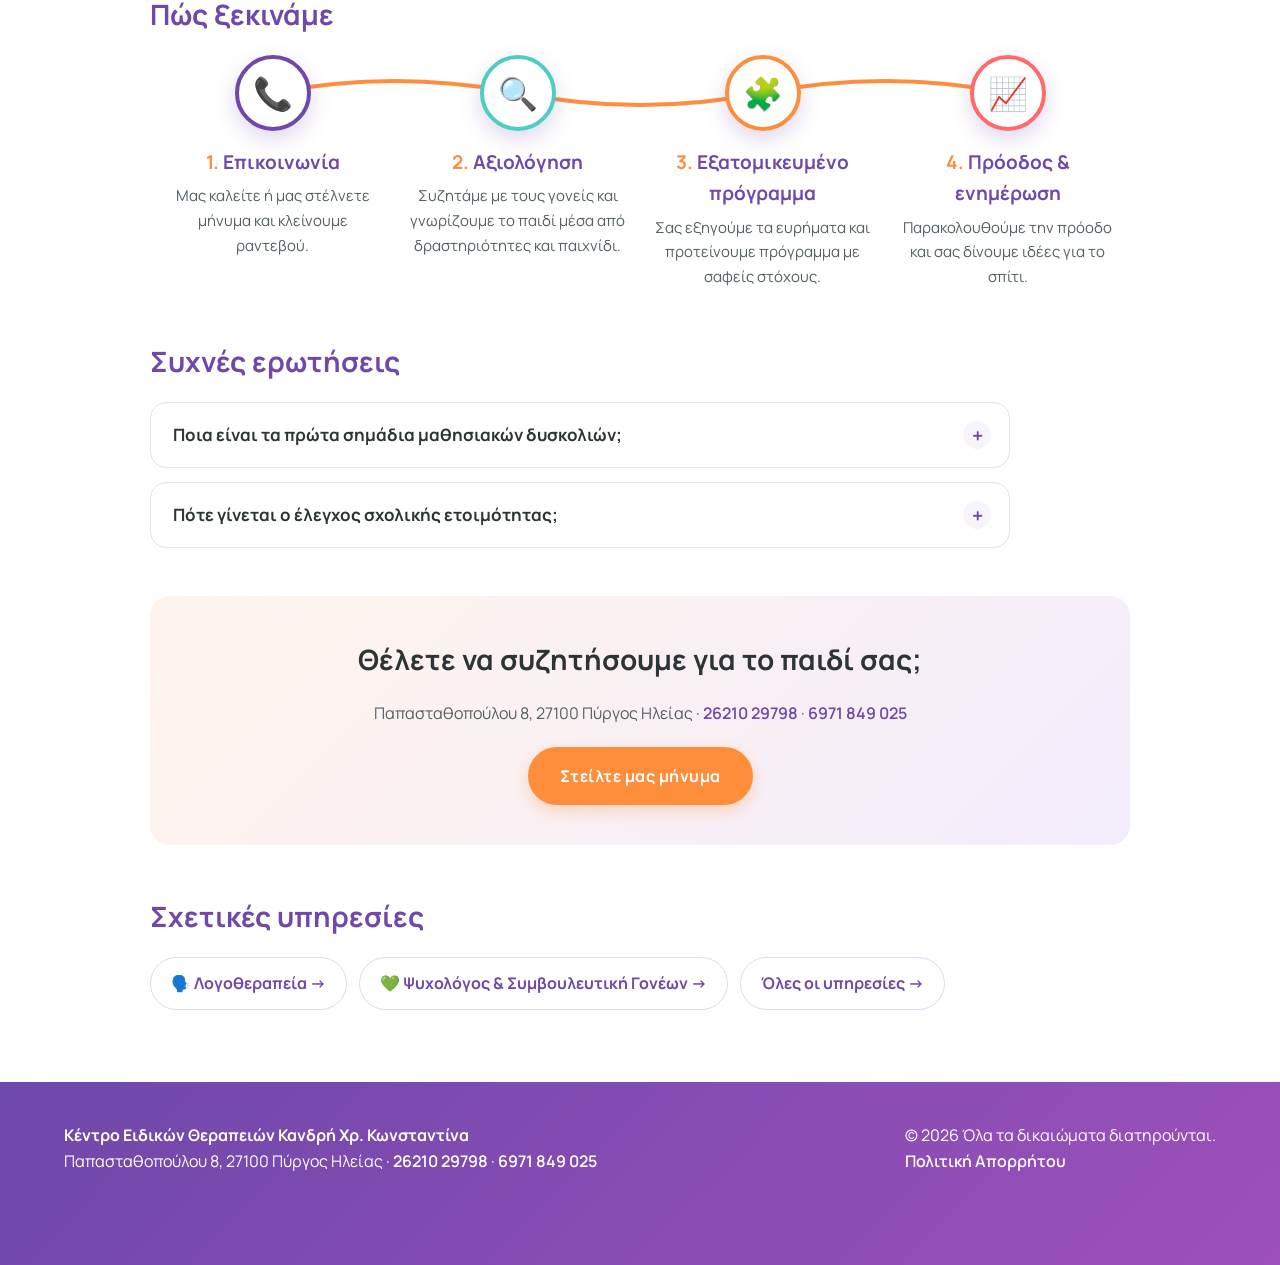
==== commit 5253b2da: "«Πώς ξεκινάμε»: animated 4-step path, drawn on scroll; fix bubble outline - New homepage section aft" ====
--- a/eidiki-agogi/index.html
+++ b/eidiki-agogi/index.html
@@ -183,11 +183,28 @@
 
       <section class="svc-section">
         <h2>Πώς ξεκινάμε</h2>
-        <ol class="svc-steps">
-          <li><strong>Επικοινωνία</strong><span>Μας καλείτε ή μας στέλνετε μήνυμα και κλείνουμε ραντεβού.</span></li>
-          <li><strong>Αξιολόγηση</strong><span>Συζητάμε με τους γονείς και γνωρίζουμε το παιδί μέσα από δραστηριότητες και παιχνίδι.</span></li>
-          <li><strong>Εξατομικευμένο πρόγραμμα</strong><span>Σας εξηγούμε τα ευρήματα και προτείνουμε πρόγραμμα με σαφείς στόχους.</span></li>
-          <li><strong>Συνεργασία & ενημέρωση</strong><span>Παρακολουθούμε την πρόοδο και σας δίνουμε ιδέες για το σπίτι.</span></li>
+        <ol class="journey" data-journey>
+          <svg class="journey-path" viewBox="0 0 1000 40" preserveAspectRatio="none" aria-hidden="true" focusable="false"><path pathLength="1" d="M125 20 Q250 -4 375 20 T625 20 T875 20"/></svg>
+          <li class="journey-step">
+            <span class="journey-dot" aria-hidden="true">📞</span>
+            <h3><span class="journey-num">1.</span> Επικοινωνία</h3>
+            <p>Μας καλείτε ή μας στέλνετε μήνυμα και κλείνουμε ραντεβού.</p>
+          </li>
+          <li class="journey-step">
+            <span class="journey-dot" aria-hidden="true">🔍</span>
+            <h3><span class="journey-num">2.</span> Αξιολόγηση</h3>
+            <p>Συζητάμε με τους γονείς και γνωρίζουμε το παιδί μέσα από δραστηριότητες και παιχνίδι.</p>
+          </li>
+          <li class="journey-step">
+            <span class="journey-dot" aria-hidden="true">🧩</span>
+            <h3><span class="journey-num">3.</span> Εξατομικευμένο πρόγραμμα</h3>
+            <p>Σας εξηγούμε τα ευρήματα και προτείνουμε πρόγραμμα με σαφείς στόχους.</p>
+          </li>
+          <li class="journey-step">
+            <span class="journey-dot" aria-hidden="true">📈</span>
+            <h3><span class="journey-num">4.</span> Πρόοδος &amp; ενημέρωση</h3>
+            <p>Παρακολουθούμε την πρόοδο και σας δίνουμε ιδέες για το σπίτι.</p>
+          </li>
         </ol>
       </section>
 
@@ -260,6 +277,7 @@
 
   <script src="/js/config.js"></script>
   <script src="/js/page.js" defer></script>
+  <script src="/js/journey.js" defer></script>
   <script src="/js/consent.js" defer></script>
   <script src="/js/accessibility.js" defer></script>
 </body>
--- a/css/style.css
+++ b/css/style.css
@@ -359,10 +359,6 @@
 .svc-check li { position: relative; padding-left: 30px; color: var(--text); }
 .svc-check li::before { content: '✔'; position: absolute; left: 0; top: 0; color: var(--accent3); font-weight: 800; }
 .svc-body .service-card h3 { margin-top: 0; }
-.svc-steps { list-style: none; counter-reset: step; display: grid; grid-template-columns: repeat(auto-fit, minmax(200px, 1fr)); gap: 16px; }
-.svc-steps li { counter-increment: step; background: var(--accent1); border-radius: 16px; padding: 22px; display: flex; flex-direction: column; gap: 6px; }
-.svc-steps li::before { content: counter(step); width: 36px; height: 36px; border-radius: 50%; background: var(--accent2); color: var(--white); font-weight: 800; display: flex; align-items: center; justify-content: center; }
-.svc-steps span { color: var(--light-text); font-size: 15px; }
 .svc-photos { display: grid; grid-template-columns: repeat(auto-fit, minmax(220px, 1fr)); gap: 14px; }
 .svc-photos img { border-radius: 14px; aspect-ratio: 4 / 3; object-fit: cover; width: 100%; box-shadow: var(--shadow); }
 .svc-faq { margin: 0; }
@@ -386,7 +382,7 @@
 .motto-bubble { position: absolute; inset: 0; width: 100%; height: 100%; overflow: visible; }
 .motto-bubble path {
   fill: rgba(255, 255, 255, .1); stroke: #ffd3b0; stroke-width: 2.5; stroke-linejoin: round;
-  vector-effect: non-scaling-stroke; stroke-dasharray: 1; stroke-dashoffset: 0;
+  stroke-dasharray: 1 2; stroke-dashoffset: 0;
   animation: bubbleDraw 1.3s .5s cubic-bezier(.65, 0, .35, 1) both;
 }
 @keyframes bubbleDraw {
@@ -421,3 +417,66 @@
 }
 .motto-letters span:nth-child(even) { --r: -14deg; }
 @media (max-width: 560px) { .motto-wrap { padding: 12px 22px 24px; } }
+
+/* JOURNEY ("Πώς ξεκινάμε"): a path is drawn through 4 steps when scrolled into view.
+   Final state is the default; js/journey.js adds .journey--animate (only if motion
+   is allowed) and then .is-visible when the list reaches the viewport. */
+.journey-section { background: var(--white); }
+.journey { list-style: none; position: relative; display: grid; grid-template-columns: repeat(4, 1fr); margin: 0; padding: 0; }
+.journey-path { position: absolute; left: 0; top: 18px; width: 100%; height: 40px; overflow: visible; z-index: 0; }
+.journey-path path {
+  fill: none; stroke: var(--accent2); stroke-width: 4; stroke-linecap: round; stroke-dasharray: 1 2; stroke-dashoffset: 0;
+}
+.journey-step { position: relative; z-index: 1; text-align: center; padding: 0 14px; }
+.journey-dot {
+  width: 76px; height: 76px; margin: 0 auto 16px; border-radius: 50%; font-size: 32px;
+  display: flex; align-items: center; justify-content: center; position: relative;
+  background: var(--white); border: 4px solid var(--primary-color); box-shadow: 0 8px 22px rgba(110, 72, 170, .22);
+}
+.journey-step:nth-of-type(2) .journey-dot { border-color: var(--accent3); }
+.journey-step:nth-of-type(3) .journey-dot { border-color: var(--accent2); }
+.journey-step:nth-of-type(4) .journey-dot { border-color: var(--accent4); }
+.journey-step h3 { font-size: 19px; color: var(--primary-color); margin-bottom: 6px; }
+.journey-num { color: var(--accent2); }
+.journey-step p { color: var(--light-text); font-size: 15px; max-width: 240px; margin: 0 auto; }
+.journey-cta { text-align: center; margin-top: 40px; }
+.svc-body .journey { margin-top: 8px; }
+
+/* Before it is visible */
+.journey--animate .journey-path path { stroke-dashoffset: 1; }
+.journey--animate .journey-dot { opacity: 0; transform: scale(.4); }
+.journey--animate .journey-step h3, .journey--animate .journey-step p { opacity: 0; transform: translateY(12px); }
+/* Drawing */
+.journey--animate.is-visible .journey-path path { transition: stroke-dashoffset 1.8s cubic-bezier(.65, 0, .35, 1) .2s; stroke-dashoffset: 0; }
+.journey--animate.is-visible .journey-dot { animation: dotPop .6s cubic-bezier(.34, 1.56, .64, 1) both; }
+.journey--animate.is-visible .journey-step h3,
+.journey--animate.is-visible .journey-step p { transition: opacity .5s ease-out, transform .5s ease-out; opacity: 1; transform: none; }
+.journey--animate.is-visible .journey-step:nth-of-type(1) .journey-dot { animation-delay: .1s; }
+.journey--animate.is-visible .journey-step:nth-of-type(2) .journey-dot { animation-delay: .65s; }
+.journey--animate.is-visible .journey-step:nth-of-type(3) .journey-dot { animation-delay: 1.2s; }
+.journey--animate.is-visible .journey-step:nth-of-type(4) .journey-dot { animation-delay: 1.75s; }
+.journey--animate.is-visible .journey-step:nth-of-type(1) :is(h3, p) { transition-delay: .3s; }
+.journey--animate.is-visible .journey-step:nth-of-type(2) :is(h3, p) { transition-delay: .85s; }
+.journey--animate.is-visible .journey-step:nth-of-type(3) :is(h3, p) { transition-delay: 1.4s; }
+.journey--animate.is-visible .journey-step:nth-of-type(4) :is(h3, p) { transition-delay: 1.95s; }
+@keyframes dotPop {
+  0% { opacity: 0; transform: scale(.4); }
+  70% { opacity: 1; transform: scale(1.12); box-shadow: 0 0 0 12px rgba(255, 142, 60, .18); }
+  100% { opacity: 1; transform: none; }
+}
+
+/* Mobile: vertical path on the left */
+@media (max-width: 760px) {
+  .journey { grid-template-columns: 1fr; gap: 26px; padding-left: 4px; }
+  .journey-path { display: none; }
+  .journey::before {
+    content: ''; position: absolute; left: 34px; top: 30px; bottom: 30px; width: 4px; border-radius: 2px;
+    background: var(--accent2); transform-origin: top;
+  }
+  .journey-step { display: grid; grid-template-columns: 64px 1fr; column-gap: 16px; text-align: left; padding: 0; }
+  .journey-dot { grid-row: span 2; width: 64px; height: 64px; font-size: 26px; margin: 0; }
+  .journey-step h3 { align-self: end; margin-bottom: 2px; }
+  .journey-step p { margin: 0; max-width: none; }
+  .journey--animate .journey::before, .journey--animate::before { transform: scaleY(0); }
+  .journey--animate.is-visible::before { transition: transform 1.9s cubic-bezier(.65, 0, .35, 1) .2s; transform: scaleY(1); }
+}
